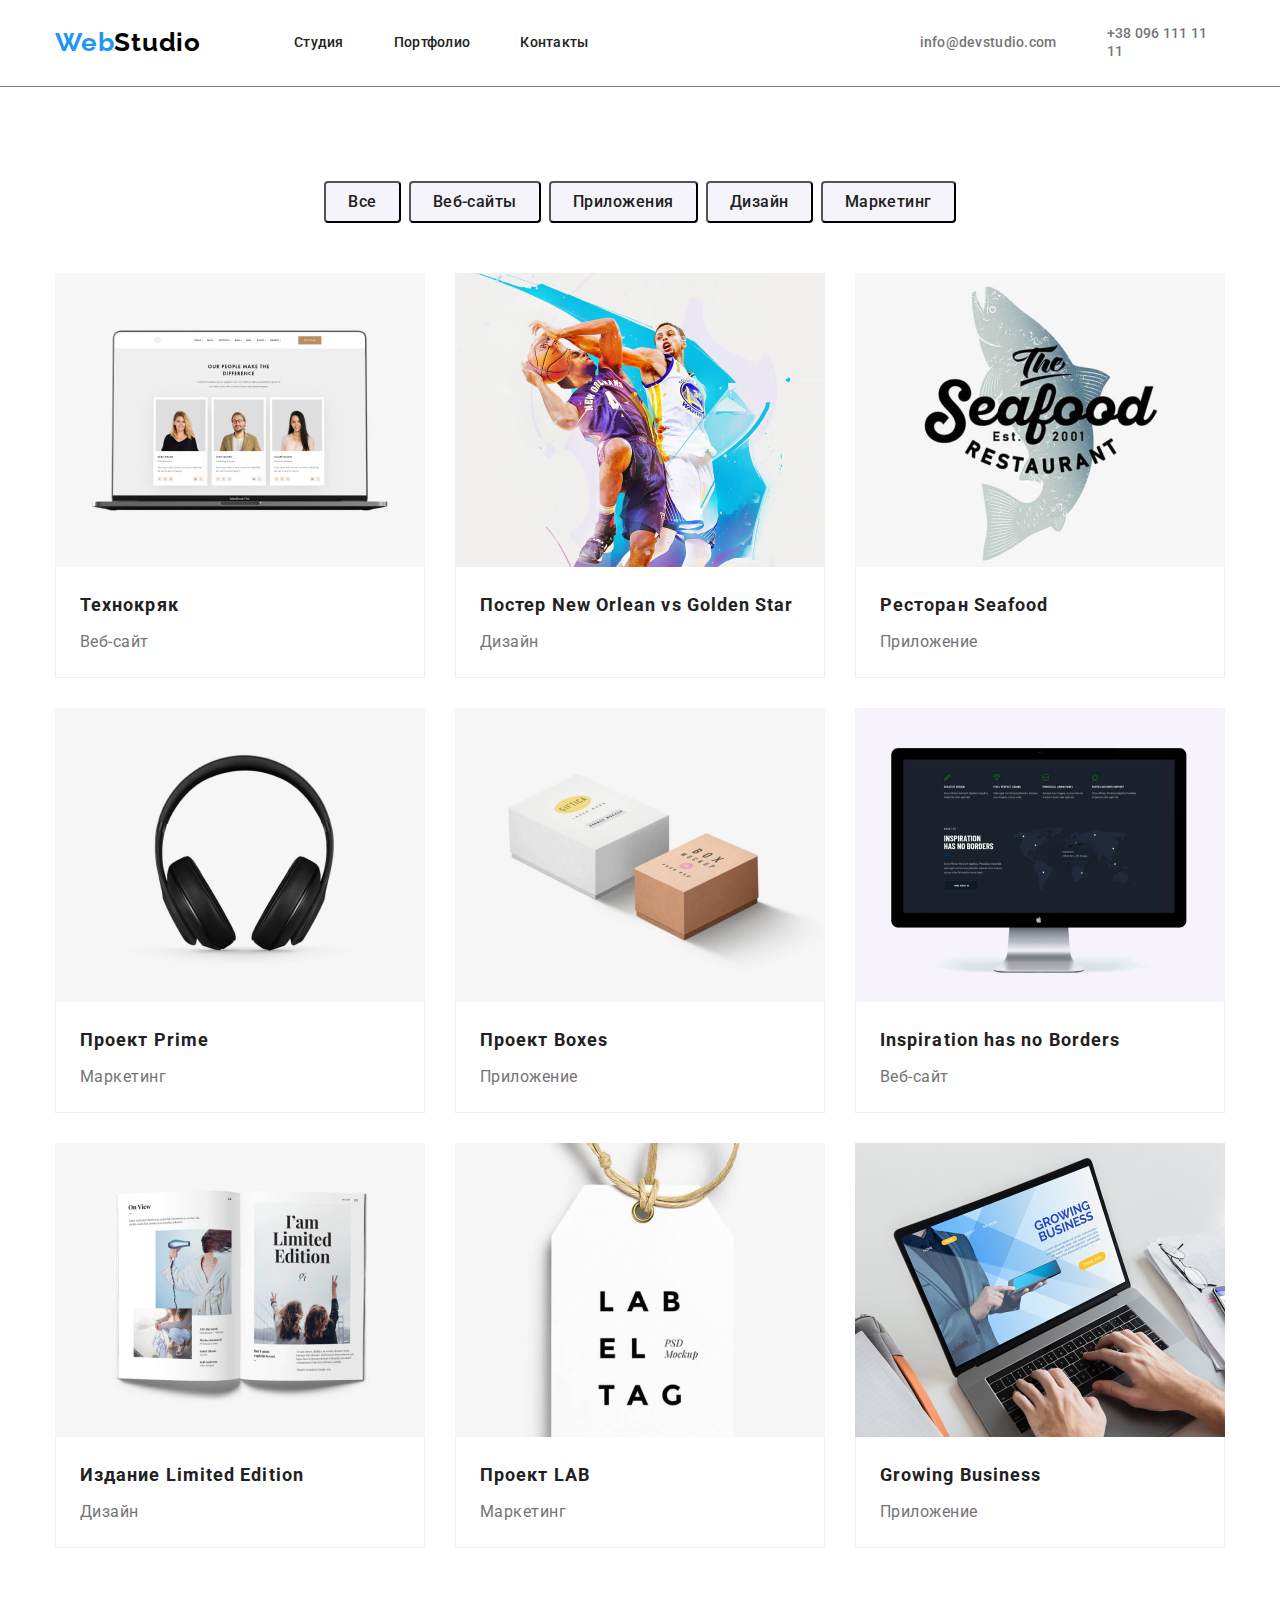
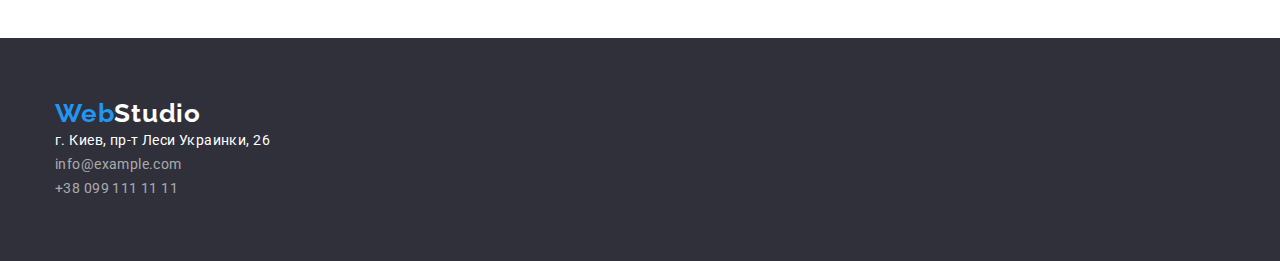
==== portfolio.html @ 53454e4f "Додає декоративні елементи в хедер" ====
<!DOCTYPE html>
<html lang="ru">

<head>
    <meta charset="UTF-8">
    <meta name="viewport" content="width=device-width, initial-scale=1.0" />
    <title>Портфолио</title>
    <link rel="preconnect" href="https://fonts.gstatic.com">
    <link href="https://fonts.googleapis.com/css2?family=Raleway:wght@700&family=Roboto:wght@400;500;700;900&display=swap"
        rel="stylesheet">
    <link rel="stylesheet" href="https://cdnjs.cloudflare.com/ajax/libs/modern-normalize/1.0.0/modern-normalize.min.css">
    
    <link rel="stylesheet" href="./css/style.css" />
</head>

<body>
    <!--Шапка-->
    <header class="header">
        <div class="container">
        <nav class="header-nav">
            <p class="logo-item">
                <a class="logotype link" href="/index.html" aria-label="логотип сайта" lang="en"><span
                        class="logotype-text">Web</span>Studio</a>
            </p>
            <ul class="menu-nav list">
                <li class="menu-nav-item"><a class="menu-nav-link-studio link" href="./index.html">Студия</a></li>
                <li class="menu-nav-item"><a class="menu-nav-link-portfolio link" href="./portfolio.html">Портфолио</a></li>
                <li class="menu-nav-item"><a class="menu-nav-link-contacts link" href="">Контакты</a></li>
            </ul>
        
        <address class="address">
            <ul class="address-item list">
                <li class="addres-contacts">
                    <a class="header-mail link" href="mailto:info@devstudio.com">info@devstudio.com</a>
                </li>
                <li class="addres-contacts">
                    <a class="header-tel link" href="tel:+380961111111">+38 096 111 11 11</a>
                </li>
            </ul>
        </address>
        </nav>
        </div>
    </header>
    <main>
        <section class="list-of-services">
            <div class="container">
        <!--Категории-->
            <ul class="category list">
                <li class="category-btn"><button class="category-btn-title" type="button">Все</button></li>
                <li class="category-btn"><button class="category-btn-title" type="button">Веб-сайты</button></li>
                <li class="category-btn"><button class="category-btn-title" type="button">Приложения</button></li>
                <li class="category-btn"><button class="category-btn-title" type="button">Дизайн</button></li>
                <li class="category-btn"><button class="category-btn-title" type="button">Маркетинг</button></li>
             </ul>
        <!--Перечень услуг-->
        
            <h2 class="services">Услуги</h2>
            <ul class="categories-of-services list">
                <li class="services-item">
                    <img class="services-img" src="./images/portfolio/picture_1.jpg" alt="Экран ноутбука с фото наша команда" width="370" height="294"/>
                   <div class="card-content">
                    <h3 class="services-title">Технокряк</h3>
                    <p class="services-name">Веб-сайт</p>
                    </div>
                </li>
                <li class="services-item">
                    <img class="services-img" src="./images/portfolio/picture_2.jpg" alt="Два игрока баскетбола с мячом" width="370" height="294"/>
                    <div class="card-content">
                    <h3 class="services-title">Постер New Orlean vs Golden Star</h3>
                    <p class="services-name">Дизайн</p>
                    </div>
                </li>
                <li class="services-item">
                    <img class="services-img" src="./images/portfolio/picture_3.jpg" alt="Одна большая морская рыба" width="370" height="294"/>
                    <div class="card-content">
                    <h3 class="services-title">Ресторан Seafood</h3>
                    <p class="services-name">Приложение</p>
                    </div>
                </li>
                <li class="services-item">
                    <img class="services-img" src="./images/portfolio/picture_4.jpg" alt="Наушники" width="370" height="294"/>
                    <div class="card-content">
                    <h3 class="services-title">Проект Prime</h3>
                    <p class="services-name">Маркетинг</p>
                    </div>
                </li>
                <li class="services-item">
                    <img class="services-img" src="./images/portfolio/picture_5.jpg" alt="Две коробки разных размеров" width="370" height="294"/>
                    <div class="card-content">
                    <h3 class="services-title">Проект Boxes</h3>
                    <p class="services-name">Приложение</p>
                    </div>
                </li>
                <li class="services-item">
                    <img class="services-img" src="./images/portfolio/picture_6.jpg" alt="Монитор с открытым сайтом" width="370" height="294"/>
                    <div class="card-content">
                    <h3 class="services-title">Inspiration has no Borders</h3>
                    <p class="services-name">Веб-сайт</p>
                    </div>
                </li>
                <li class="services-item">
                    <img class="services-img" src="./images/portfolio/picture_7.jpg" alt="Открытая книга" width="370" height="294"/>
                    <div class="card-content">
                    <h3 class="services-title">Издание Limited Edition</h3>
                    <p class="services-name">Дизайн</p>
                    </div>
                </li>
                <li class="services-item">
                    <img class="services-img" src="./images/portfolio/picture_8.jpg" alt="Бирка товара" width="370" height="294"/>
                    <div class="card-content">
                    <h3 class="services-title">Проект LAB</h3>
                    <p class="services-name">Маркетинг</p>
                    </div>
                </li>
                <li class="services-item">
                    <img class="services-img" src="./images/portfolio/picture_9.jpg" alt="Человек набирает на клавиатуре ноутбука" width="370" height="294"/>
                    <div class="card-content">
                    <h3 class="services-title">Growing Business</h3>
                    <p class="services-name">Приложение</p>
                    </div>
                </li>
            </ul>
            </div>
        </section>
    </main>
    <!--Футер-->
    <footer class="footer">
        <div class="container">
        <p class="footer-logo">
            <a class="footer-logotype link" href="/index.html" aria-label="логотип сайта" lang="en"><span
                    class="logotype-text">Web</span>Studio</a>
        </p>
        <address class="footer-address">
            <ul class="footer-list list">
                <li class="footer-item">
                    <a class="footer-maps link" href="https://goo.gl/maps/rqnTtYaNrmq5ux3MA" target="_blank">г. Киев, пр-т Леси
                        Украинки, 26</a>
                </li>
                <li class="footer-item">
                    <a class="footer-mail link" href="mailto:info@example.com">info@example.com</a>
                </li>
                <li class="footer-item">
                    <a class="footer-tel link" href="tel:+380991111111">+38 099 111 11 11</a>
                </li>
            </ul>
        </address>
        </div>
    </footer>
</body>

</html>
---- css/style.css ----
/* цвет основного текста #212121 */
/* цвет вторичного текста #757575 */
/* цвет акцента  #2196F3 */
/* цвет логотипа в хедере #000000 */
/* цвет логотипа в футере #FFFFFF */
/* цвет акцента в футере #FFFFFF */
/* цвет адреса в футере rgba(255, 255, 255, 0.6)*/
/* цвет тени кнопки в герои rgba(0, 0, 0, 0.15)*/
/* цвет кнопок в портфолио #f5f4fa */

:root {
  --primery-text-color: #212121;
  --secondary-text-color: #757575;
  --accent-color: #2196f3;
  --logo-color-heder: #000000;
  --logo-color-footer: #ffffff;
  --hero-color-title: #ffffff;
  --button-color-title: #ffffff;
  --accent-color-footer: #ffffff;
  --address-color-footer: rgba(255, 255, 255, 0.6);
  --primery-background-color: #ffffff;
  --section-background-color: #f5f4fa;
  --hero-background-color: #2f303a;
  --button-background-color: #2196f3;
  --footer-background-color: #2f303a;
  --button-color-shadow: rgba(0, 0, 0, 0.15);
  --button-background-color-portfolio: #f5f4fa;
  --border-color-pictures: #eeeeee;
  --pictures-background-color: #ffffff;
}
/*=================================  BODY  =========================*/
body {
  color: var(--primery-text-color);
  background-color: var(--primery-background-color);
  font-family: 'Roboto', sans-serif;
}
.list {
  list-style: none;
}
.link {
  text-decoration: none;
}
h1,
h2,
h3,
h4,
h5,
h6 {
  margin: 0;
}
ul,
ol {
  margin: 0;
  padding: 0;
}
p {
  margin: 0;
}
img {
  display: block;
  max-width: 100%;
  height: auto;
}
.address,
.footer-address {
  font-style: normal;
}
.container {
  width: 1200px;
  padding: 0 15px;
  margin: 0 auto;
}
/*=================================  END BODY  =========================*/

/*=================================  ШАПКА  =========================*/
.header {
  padding-top: 24px;
  padding-bottom: 25px;
  border-bottom: 1px solid var(--secondary-text-color);
}
.header .container {
  display: flex;
  align-items: center;
}
.header-nav {
  display: flex;
  align-items: center;
}
.menu-nav {
  display: flex;
  align-items: center;
}
.address {
  display: flex;
  margin-left: auto;
}
.address-item {
  display: flex;
  align-items: center;
}
.address-item .addres-contacts + .addres-contacts {
  margin-left: 50px;
}

.header .logotype {
  margin-right: 93px;
}
.menu-nav-item:not(:last-child) {
  margin-right: 50px;
}
.header .address {
  margin-left: 331px;
}
/*.addres-contacts:first-child {
  margin-right: 50px;
}*/

/*
.header .address {
  margin-left: auto;
}


*/
.logotype {
  color: var(--logo-color-heder);
  font-family: 'Raleway', sans-serif;
  font-weight: 700;
  font-size: 26px;
  line-height: 1.192;
  /* identical to box height */

  letter-spacing: 0.03em;
}
.logotype-text {
  color: var(--accent-color);
}
.logotype:hover,
.logotype:focus {
  color: var(--accent-color);
}
.menu-nav-link-studio,
.menu-nav-link-portfolio,
.menu-nav-link-contacts {
  font-family: 'Roboto', sans-serif;
  font-weight: 500;
  font-size: 14px;
  line-height: 1.143;
  letter-spacing: 0.02em;
  color: var(--primery-text-color);
}
.menu-nav-link-studio:hover,
.menu-nav-link-studio:focus,
.menu-nav-link-studio:active {
  color: var(--accent-color);
}
.menu-nav-link-portfolio:hover,
.menu-nav-link-portfolio:focus,
.menu-nav-link-portfolio:active {
  color: var(--accent-color);
}
.menu-nav-link-contacts:hover,
.menu-nav-link-contacts:focus,
.menu-nav-link-contacts:active {
  color: var(--accent-color);
}

.button {
  margin: 0;
  border: none;
}
.button-icon {
  width: 16px;
  height: 12px;
}
.header-mail,
.header-tel {
  font-family: 'Roboto', sans-serif;
  font-weight: 500;
  font-size: 14px;
  line-height: 1.143;
  letter-spacing: 0.02em;
  color: var(--secondary-text-color);
}
.header-mail:hover,
.header-mail:focus,
.header-mail:active {
  color: var(--accent-color);
}
.header-tel:hover,
.header-tel:focus,
.header-tel:active {
  color: var(--accent-color);
}
/*=================================  END ШАПКА  =========================*/

/*=================================  ГЕРОЙ  =========================*/
.hero {
  background-color: var(--hero-background-color);
  padding-top: 200px;
  padding-bottom: 200px;
}
.hero .container {
  display: flex;
  align-items: center;
  flex-direction: column;
}
.hero-title {
  font-family: 'Roboto', sans-serif;
  font-weight: 900;
  font-size: 44px;
  line-height: 1.364;
  /* or 136% */

  min-width: 696px;
  height: 120px;
  text-align: center;
  letter-spacing: 0.06em;
  text-transform: uppercase;

  color: var(--hero-color-title);
  margin-bottom: 30px;
}
.modal-btn {
  min-width: 200px;
  height: 50px;
  box-shadow: 0px 4px 4px var(--button-color-shadow);
  border-radius: 4px;
  font-family: 'Roboto', sans-serif;
  font-weight: 700;
  font-size: 16px;
  line-height: 1.875;
  /* identical to box height, or 187% */

  display: flex;
  align-items: center;
  justify-content: center;
  letter-spacing: 0.06em;

  color: var(--button-color-title);
  background-color: var(--button-background-color);
  cursor: pointer;
  padding: 10px 32px;
}
.modal-btn:hover,
.modal-btn:focus,
.modal-btn:active {
  color: var(--primery-text-color);
}
/*================================= END ГЕРОЙ  =========================*/

/*=================================  ОСОБЕННОСТИ  =========================*/
.features {
  padding-top: 94px;
  padding-bottom: 94px;
}
.features .container {
  display: flex;
}
.features-list {
  display: flex;
  flex-wrap: wrap;
}
.features-studios {
  width: 270px;
}
.features-studios:not(:last-child) {
  margin-right: 30px;
}
.features-title {
  display: none;
}
.features-names {
  font-family: 'Roboto', sans-serif;
  font-weight: 700;
  font-size: 14px;
  line-height: 1.143;
  letter-spacing: 0.03em;
  text-transform: uppercase;

  color: var(--primery-text-color);
  margin-bottom: 10px;
}
.features-information {
  font-family: 'Roboto', sans-serif;
  font-weight: 400;
  font-size: 14px;
  line-height: 1.714;
  /* or 171% */

  letter-spacing: 0.03em;

  color: var(--secondary-text-color);
}
/*=================================  END ОСОБЕННОСТИ  =========================*/

/*=================================  ЧЕМ МЫ ЗАНИМАЕМСЯ  =========================*/
.occupation {
  padding-bottom: 94px;
}
.occupation-title {
  font-family: 'Roboto', sans-serif;
  font-weight: 700;
  font-size: 36px;
  line-height: 1.167;
  text-align: center;
  letter-spacing: 0.03em;

  color: var(--primery-text-color);
  display: inline-block;
  min-width: 377px;
  margin-bottom: 50px;
}
.occupation .container {
  text-align: center;
}
.occupation-list {
  display: flex;
  flex-wrap: wrap;
}
.occupation-studios:not(:last-child) {
  margin-right: 30px;
}

/*=================================  END ЧЕМ МЫ ЗАНИМАЕМСЯ  =========================*/

/*=================================  НАША КОМАНДА  =========================*/
.team {
  background-color: var(--section-background-color);
  padding-top: 82px;
  padding-bottom: 106px;
}
.team .container {
  text-align: center;
}

.team-list {
  display: flex;
}
.team-people:not(:last-child) {
  margin-right: 30px;
}
.team-people {
  background-color: var(--pictures-background-color);
  /* material shadow v1 */

  box-shadow: 0px 1px 3px rgba(0, 0, 0, 0.12), 0px 1px 1px rgba(0, 0, 0, 0.14),
    0px 2px 1px rgba(0, 0, 0, 0.2);
  border-radius: 0px 0px 4px 4px;
}
.team-title {
  font-family: 'Roboto', sans-serif;
  font-weight: 700;
  font-size: 36px;
  line-height: 1.167;
  letter-spacing: 0.03em;

  color: var(--primery-text-color);
  display: inline-block;
  min-width: 264px;
  margin-bottom: 50px;
}
.team-employee {
  font-family: 'Roboto', sans-serif;
  font-weight: 500;
  font-size: 16px;
  line-height: 1.188;
  /* identical to box height */

  letter-spacing: 0.03em;
  color: var(--primery-text-color);
  text-align: center;
  margin-top: 30px;
  margin-bottom: 10px;
}
.team-profession {
  font-family: Roboto;
  font-weight: 400;
  font-size: 16px;
  line-height: 1.188;
  /* identical to box height */

  letter-spacing: 0.03em;

  color: var(--secondary-text-color);
  text-align: center;
  margin-bottom: 30px;
}
/*=================================  END НАША КОМАНДА  =========================*/

/*=================================  ФУТЕР  =========================*/
.footer {
  background-color: var(--footer-background-color);
  padding-top: 60px;
  padding-bottom: 60px;
}

.footer-logotype {
  font-family: 'Raleway', sans-serif;
  font-weight: 700;
  font-size: 26px;
  line-height: 1.192;
  /* identical to box height */

  letter-spacing: 0.03em;

  color: var(--accent-color-footer);
}
.footer-logotype:hover,
.footer-logotype:focus {
  color: var(--accent-color);
}
.footer-maps {
  font-family: 'Roboto', sans-serif;
  font-weight: 400;
  font-size: 14px;
  line-height: 1.714;
  /* or 171% */

  letter-spacing: 0.03em;

  color: var(--accent-color-footer);
}
.footer-mail,
.footer-tel {
  font-family: 'Roboto', sans-serif;
  font-weight: 400;
  font-size: 14px;
  line-height: 1.714;
  /* or 171% */

  letter-spacing: 0.03em;

  color: var(--address-color-footer);
}

/*=================================  END ФУТЕР  =========================*/

/*=================================  ПОРТФОЛИО  =========================*/

/*=================================  ПОРТФОЛИО КАТЕГОРИИ  =========================*/
.category-btn-title {
  font-family: 'Roboto', sans-serif;
  font-weight: 500;
  font-size: 16px;
  line-height: 1.625;
  /* identical to box height, or 162% */

  text-align: center;
  letter-spacing: 0.03em;

  color: var(--primery-text-color);
}
.category-btn-title:hover,
.category-btn-title:focus,
.category-btn-title:active {
  color: var(--button-color-title);
  background-color: var(--button-background-color);
}
.list-of-services {
  padding-top: 94px;
  padding-bottom: 90px;
}
.list-of-services .container {
  display: flex;
  flex-wrap: wrap;
  justify-content: center;
}
.category {
  display: flex;
  padding-bottom: 50px;
}
.category-btn:not(:last-child) {
  margin-right: 8px;
}
.category-btn-title {
  padding: 6px 22px;
  background-color: var(--button-background-color-portfolio);
  border-radius: 4px;
}

/*=================================  END ПОРТФОЛИО КАТЕГОРИИ  =========================*/

/*=================================  ПОРТФОЛИО УСЛУГИ  =========================*/
.services {
  display: none;
}
.card-content {
  padding-left: 24px;
  padding-right: 24px;
  padding-bottom: 20px;
  padding-top: 20px;
  background: var(--primery-background-color);
  border-left: 1px solid var(--border-color-pictures);
  border-right: 1px solid var(--border-color-pictures);
  border-bottom: 1px solid var(--border-color-pictures);
}
.services-title {
  font-family: 'Roboto', sans-serif;
  font-weight: 700;
  font-size: 18px;
  line-height: 2;
  /* identical to box height, or 200% */

  letter-spacing: 0.06em;
  color: var(--primery-text-color);
  margin-bottom: 4px;
}
.services-name {
  font-family: 'Roboto', sans-serif;
  font-weight: 400;
  font-size: 16px;
  line-height: 1.875;
  /* identical to box height, or 187% */

  letter-spacing: 0.03em;
  color: var(--secondary-text-color);
}
.categories-of-services {
  display: flex;
  flex-wrap: wrap;
}
.services-item {
  margin-bottom: 30px;
  margin-right: 30px;
}
.services-item:nth-child(3n) {
  margin-right: 0;
}
.services-item:nth-last-child(-n + 3) {
  margin-bottom: 0;
}

/*=================================  END ПОРТФОЛИО УСЛУГИ  =========================*/ ;
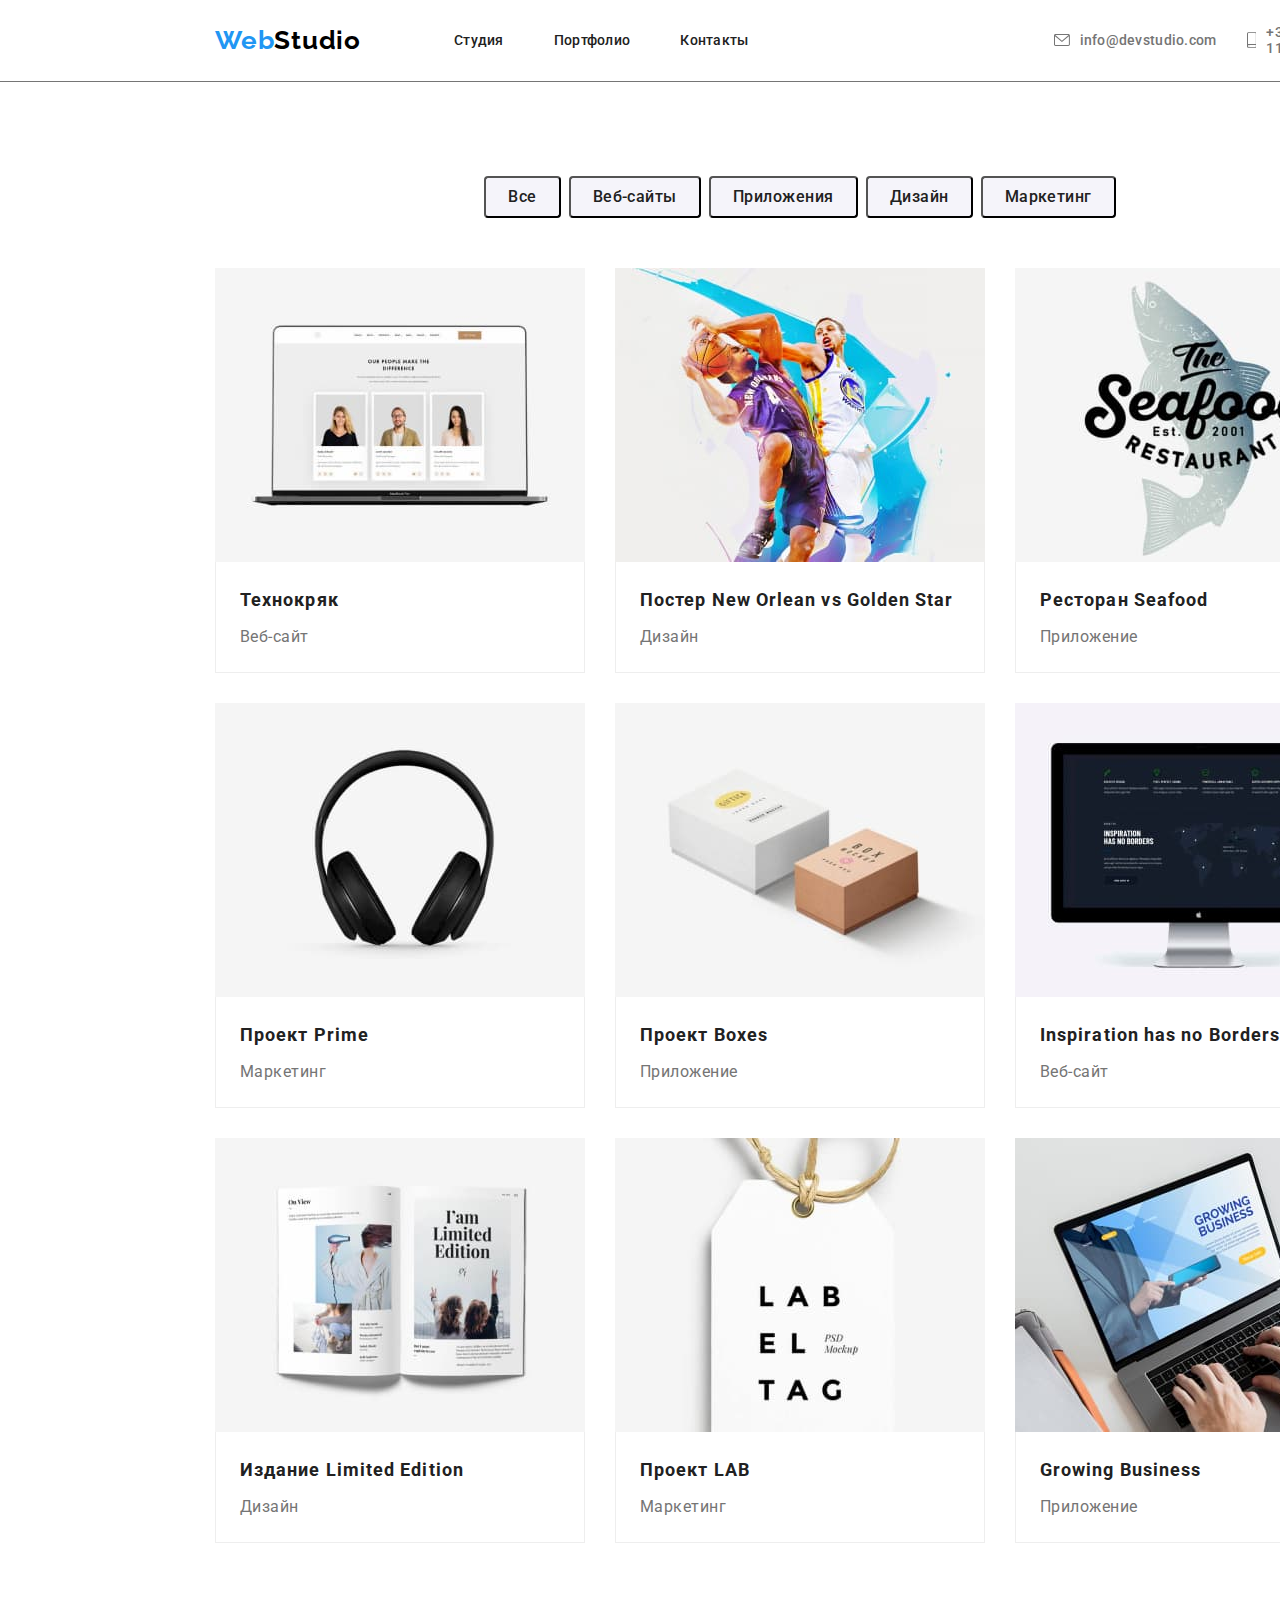
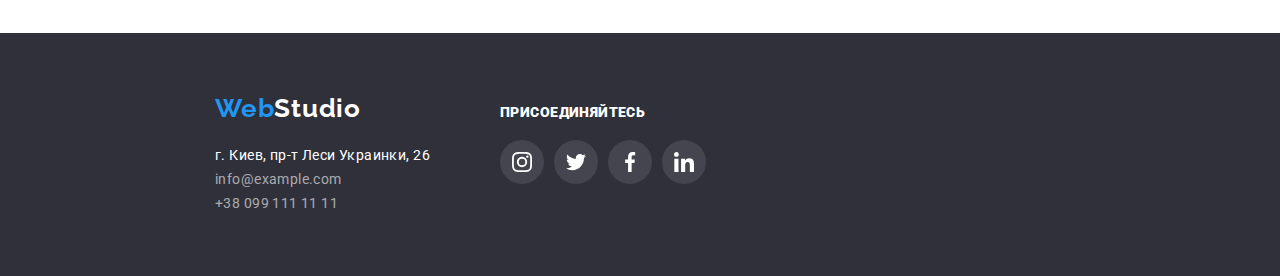
==== commit 235f5561: "завершує фонове оформлення" ====
--- a/portfolio.html
+++ b/portfolio.html
@@ -17,28 +17,36 @@
     <!--Шапка-->
     <header class="header">
         <div class="container">
-        <nav class="header-nav">
-            <p class="logo-item">
-                <a class="logotype link" href="/index.html" aria-label="логотип сайта" lang="en"><span
-                        class="logotype-text">Web</span>Studio</a>
-            </p>
-            <ul class="menu-nav list">
-                <li class="menu-nav-item"><a class="menu-nav-link-studio link" href="./index.html">Студия</a></li>
-                <li class="menu-nav-item"><a class="menu-nav-link-portfolio link" href="./portfolio.html">Портфолио</a></li>
-                <li class="menu-nav-item"><a class="menu-nav-link-contacts link" href="">Контакты</a></li>
-            </ul>
-        
-        <address class="address">
-            <ul class="address-item list">
-                <li class="addres-contacts">
-                    <a class="header-mail link" href="mailto:info@devstudio.com">info@devstudio.com</a>
-                </li>
-                <li class="addres-contacts">
-                    <a class="header-tel link" href="tel:+380961111111">+38 096 111 11 11</a>
-                </li>
-            </ul>
-        </address>
-        </nav>
+            <nav class="header-nav">
+                <p class="logo-item ">
+                    <a class="logotype link" href="/index.html" aria-label="логотип сайта" lang="en"><span
+                            class="logotype-text">Web</span>Studio</a>
+                </p>
+                <ul class="menu-nav list">
+                    <li class="menu-nav-item"><a class="menu-nav-link-studio link" href="">Студия</a></li>
+                    <li class="menu-nav-item"><a class="menu-nav-link-portfolio link" href="./portfolio.html">Портфолио</a>
+                    </li>
+                    <li class="menu-nav-item"><a class="menu-nav-link-contacts link" href="">Контакты</a></li>
+                </ul>
+    
+                <address class="address">
+                    <ul class="address-item list">
+                        <li class="addres-contacts">
+                            <a class="header-mail link" href="mailto:info@devstudio.com">
+                                <svg class="button-icon-mailto" width="16" height="12">
+                                    <use href="./images/sprite.svg#icon-envelope"></use>
+                                </svg>info@devstudio.com</a>
+                        </li>
+                        <li class="addres-contacts">
+                            <a class="header-tel link" href="tel:+380961111111">
+                                <svg class="button-icon-tel" width="10" height="16">
+                                    <use href="./images/sprite.svg#icon-smartphone"></use>
+                                </svg>
+                                +38 096 111 11 11</a>
+                        </li>
+                    </ul>
+                </address>
+            </nav>
         </div>
     </header>
     <main>
@@ -126,24 +134,57 @@
     <!--Футер-->
     <footer class="footer">
         <div class="container">
-        <p class="footer-logo">
-            <a class="footer-logotype link" href="/index.html" aria-label="логотип сайта" lang="en"><span
-                    class="logotype-text">Web</span>Studio</a>
-        </p>
-        <address class="footer-address">
-            <ul class="footer-list list">
-                <li class="footer-item">
-                    <a class="footer-maps link" href="https://goo.gl/maps/rqnTtYaNrmq5ux3MA" target="_blank">г. Киев, пр-т Леси
-                        Украинки, 26</a>
-                </li>
-                <li class="footer-item">
-                    <a class="footer-mail link" href="mailto:info@example.com">info@example.com</a>
-                </li>
-                <li class="footer-item">
-                    <a class="footer-tel link" href="tel:+380991111111">+38 099 111 11 11</a>
-                </li>
-            </ul>
-        </address>
+            <div class="footer-contacts">
+                <p class="footer-logo">
+                    <a class="footer-logotype link" href="/index.html" aria-label="логотип сайта" lang="en"><span
+                            class="logotype-text">Web</span>Studio</a>
+                </p>
+                <address class="footer-address">
+                    <ul class="footer-list list">
+                        <li class="footer-item">
+                            <a class="footer-maps link" href="https://goo.gl/maps/rqnTtYaNrmq5ux3MA" target="_blank">г.
+                                Киев, пр-т Леси Украинки, 26</a>
+                        </li>
+                        <li class="footer-item">
+                            <a class="footer-mail link" href="mailto:info@example.com">info@example.com</a>
+                        </li>
+                        <li class="footer-item">
+                            <a class="footer-tel link" href="tel:+380991111111">+38 099 111 11 11</a>
+                        </li>
+                    </ul>
+                </address>
+            </div>
+            <div class="footer-icon">
+                <p class="footer-title">
+                    <strong>Присоединяйтесь</strong>
+                </p>
+                <ul class="footer-social-networks list">
+                    <li class="footer-social-networks-title">
+                        <a class="footer-social-networks-link" href="https://www.instagram.com/">
+                            <svg class="footer-isocial-networks-icon" width="20" height="20">
+                                <use href="./images/sprite.svg#icon-instagram"></use>
+                            </svg></a>
+                    </li>
+                    <li class="footer-social-networks-title">
+                        <a class="footer-social-networks-link" href="https://www.twitter.com/">
+                            <svg class="footer-isocial-networks-icon" width="20" height="20">
+                                <use href="./images/sprite.svg#icon-twitter"></use>
+                            </svg></a>
+                    </li>
+                    <li class="footer-social-networks-title">
+                        <a class="footer-social-networks-link" href="https://www.facebook.com/">
+                            <svg class="footer-isocial-networks-icon" width="20" height="20">
+                                <use href="./images/sprite.svg#icon-facebook"></use>
+                            </svg></a>
+                    </li>
+                    <li class="footer-social-networks-title">
+                        <a class="footer-social-networks-link" href="https://www.linkedin.com/">
+                            <svg class="footer-isocial-networks-icon" width="20" height="20">
+                                <use href="./images/sprite.svg#icon-linkedin"></use>
+                            </svg></a>
+                    </li>
+                </ul>
+            </div>
         </div>
     </footer>
 </body>
--- a/css/style.css
+++ b/css/style.css
@@ -27,12 +27,18 @@
   --button-background-color-portfolio: #f5f4fa;
   --border-color-pictures: #eeeeee;
   --pictures-background-color: #ffffff;
+  --icon-background-color: #2196f3;
+  --icon-fill: #afb1b8;
+  --icon-hover-fill: #ffffff;
+  --icon-footer-background-color: rgba(255, 255, 255, 0.1);
+  --icon-footer-fill: #ffffff;
 }
 /*=================================  BODY  =========================*/
 body {
   color: var(--primery-text-color);
   background-color: var(--primery-background-color);
   font-family: 'Roboto', sans-serif;
+  width: 1600px;
 }
 .list {
   list-style: none;
@@ -92,14 +98,17 @@
 }
 .address {
   display: flex;
-  margin-left: auto;
+  margin-left: 305px;
 }
 .address-item {
   display: flex;
   align-items: center;
 }
+.addres-contacts {
+  display: flex;
+}
 .address-item .addres-contacts + .addres-contacts {
-  margin-left: 50px;
+  margin-left: 30px;
 }
 
 .header .logotype {
@@ -108,20 +117,7 @@
 .menu-nav-item:not(:last-child) {
   margin-right: 50px;
 }
-.header .address {
-  margin-left: 331px;
-}
-/*.addres-contacts:first-child {
-  margin-right: 50px;
-}*/
-
-/*
-.header .address {
-  margin-left: auto;
-}
-
-
-*/
+
 .logotype {
   color: var(--logo-color-heder);
   font-family: 'Raleway', sans-serif;
@@ -165,14 +161,6 @@
   color: var(--accent-color);
 }
 
-.button {
-  margin: 0;
-  border: none;
-}
-.button-icon {
-  width: 16px;
-  height: 12px;
-}
 .header-mail,
 .header-tel {
   font-family: 'Roboto', sans-serif;
@@ -181,7 +169,11 @@
   line-height: 1.143;
   letter-spacing: 0.02em;
   color: var(--secondary-text-color);
-}
+  fill: var(--secondary-text-color);
+  display: flex;
+  align-items: center;
+}
+
 .header-mail:hover,
 .header-mail:focus,
 .header-mail:active {
@@ -192,11 +184,38 @@
 .header-tel:active {
   color: var(--accent-color);
 }
+.button-icon-mailto {
+  display: flex;
+  margin-right: 10px;
+  fill: currentColor;
+}
+.button-icon-tel {
+  display: flex;
+  margin-right: 10px;
+  fill: currentColor;
+}
+.button-icon-mailto:hover,
+.button-icon-mailto:focus,
+.button-icon-mailto:active {
+  fill: var(--accent-color);
+}
+.button-icon-tel:hover,
+.button-icon-tel:focus,
+.button-icon-tel:active {
+  fill: var(--accent-color);
+}
 /*=================================  END ШАПКА  =========================*/
 
 /*=================================  ГЕРОЙ  =========================*/
 .hero {
   background-color: var(--hero-background-color);
+  background-image: linear-gradient(
+      rgba(47, 48, 58, 0.4),
+      rgba(47, 48, 58, 0.4)
+    ),
+    url('../images/hero.jpg');
+  background-repeat: no-repeat;
+  background-size: cover;
   padding-top: 200px;
   padding-bottom: 200px;
 }
@@ -267,8 +286,33 @@
 .features-studios:not(:last-child) {
   margin-right: 30px;
 }
-.features-title {
+/*.features-title {
   display: none;
+}*/
+.visually-hidden {
+  position: absolute;
+  clip: rect(0 0 0 0);
+  padding: 0;
+  border: 0;
+  height: 1px;
+  width: 1px;
+  margin: -1px;
+  overflow: hidden;
+}
+.features-icon {
+  height: 120px;
+  background-color: #f5f4fa;
+  border-radius: 4px;
+  display: flex;
+  justify-content: center;
+  align-items: center;
+  margin-bottom: 30px;
+}
+.features-icon-clock {
+  filter: drop-shadow(0px 4px 4px rgba(0, 0, 0, 0.25));
+}
+.features-icon-diagram {
+  filter: drop-shadow(0px 4px 4px rgba(0, 0, 0, 0.25));
 }
 .features-names {
   font-family: 'Roboto', sans-serif;
@@ -384,9 +428,94 @@
 
   color: var(--secondary-text-color);
   text-align: center;
+  margin-bottom: 16px;
+}
+.social-networks-container {
+  display: flex;
+  margin-left: 32px;
+  margin-right: 32px;
   margin-bottom: 30px;
 }
+.social-networks {
+  display: flex;
+  width: 206px;
+  justify-content: space-between;
+}
+.social-networks-link {
+  display: flex;
+  justify-content: center;
+  align-items: center;
+  width: 44px;
+  height: 44px;
+  border-radius: 50%;
+  background-color: var(--pictures-background-color);
+}
+.social-networks-link:hover .isocial-networks-icon,
+.social-networks-link:focus .isocial-networks-icon {
+  fill: var(--icon-hover-fill);
+}
+.isocial-networks-icon {
+  fill: var(--icon-fill);
+}
+.social-networks-link:hover,
+.social-networks-link:focus {
+  background-color: var(--icon-background-color);
+}
 /*=================================  END НАША КОМАНДА  =========================*/
+
+/*=================================  ПОСТОЯННЫЕ КЛИЕНТЫ  =========================*/
+.regular-customers {
+  padding-top: 94px;
+  padding-bottom: 94px;
+}
+.regular-customers-title {
+  font-family: 'Roboto', sans-serif;
+  font-weight: 700;
+  font-size: 36px;
+  line-height: 1.167;
+  letter-spacing: 0.03em;
+
+  color: var(--primery-text-color);
+
+  display: block;
+  text-align: center;
+}
+.companies {
+  display: flex;
+  justify-content: space-between;
+}
+/*.company-names {
+  display: flex;
+  border-radius: 1px;
+  border-color: #afb1b8;
+  border-width: 170px;
+  border-hight: 90px;
+}*/
+.company-names-link {
+  display: flex;
+  background-color: var(--primery-background-color);
+  width: 170px;
+  height: 90px;
+  border-radius: 1px;
+  border: #afb1b8 solid 1px;
+  justify-content: center;
+  align-items: center;
+}
+.company-names {
+  margin-top: 50px;
+}
+.company-names-link:hover .company-names-icon,
+.company-names-link:focus .company-names-icon {
+  fill: var(--accent-color);
+}
+.company-names-icon {
+  fill: #afb1b8;
+}
+.company-names-link:hover,
+.company-names-link:focus {
+  border-color: var(--accent-color);
+}
+/*=================================  END ПОСТОЯННЫЕ КЛИЕНТЫ  =========================*/
 
 /*=================================  ФУТЕР  =========================*/
 .footer {
@@ -394,7 +523,17 @@
   padding-top: 60px;
   padding-bottom: 60px;
 }
-
+.footer .container {
+  display: flex;
+  align-items: baseline;
+}
+.footer-contacts {
+  display: block;
+  margin-right: 70px;
+}
+.footer-list {
+  display: block;
+}
 .footer-logotype {
   font-family: 'Raleway', sans-serif;
   font-weight: 700;
@@ -405,6 +544,9 @@
   letter-spacing: 0.03em;
 
   color: var(--accent-color-footer);
+}
+.footer-logo {
+  margin-bottom: 20px;
 }
 .footer-logotype:hover,
 .footer-logotype:focus {
@@ -433,7 +575,55 @@
 
   color: var(--address-color-footer);
 }
-
+.footer-icon {
+  display: block;
+  width: 206px;
+  height: 80px;
+  margin: 0;
+  /*flex-wrap: wrap;*/
+}
+.footer-title {
+  font-family: 'Roboto', sans-serif;
+  font-weight: 700;
+  font-size: 14px;
+  line-height: 1.143;
+  letter-spacing: 0.03em;
+  text-transform: uppercase;
+
+  color: #ffffff;
+  margin-bottom: 20px;
+}
+.social-networks-container {
+  display: flex;
+  margin-left: 32px;
+  margin-right: 32px;
+  margin-bottom: 30px;
+}
+.footer-social-networks {
+  display: flex;
+  width: 206px;
+  justify-content: space-between;
+}
+.footer-social-networks-link {
+  display: flex;
+  justify-content: center;
+  align-items: center;
+  width: 44px;
+  height: 44px;
+  border-radius: 50%;
+  background-color: var(--icon-footer-background-color);
+}
+.footer-social-networks-link:hover .footer-isocial-networks-icon,
+.footer-social-networks-link:focus .footer-isocial-networks-icon {
+  fill: var(--icon-hover-fill);
+}
+.footer-isocial-networks-icon {
+  fill: var(--icon-footer-fill);
+}
+.footer-social-networks-link:hover,
+.footer-social-networks-link:focus {
+  background-color: var(--icon-background-color);
+}
 /*=================================  END ФУТЕР  =========================*/
 
 /*=================================  ПОРТФОЛИО  =========================*/
@@ -477,6 +667,7 @@
   padding: 6px 22px;
   background-color: var(--button-background-color-portfolio);
   border-radius: 4px;
+  cursor: pointer;
 }
 
 /*=================================  END ПОРТФОЛИО КАТЕГОРИИ  =========================*/
